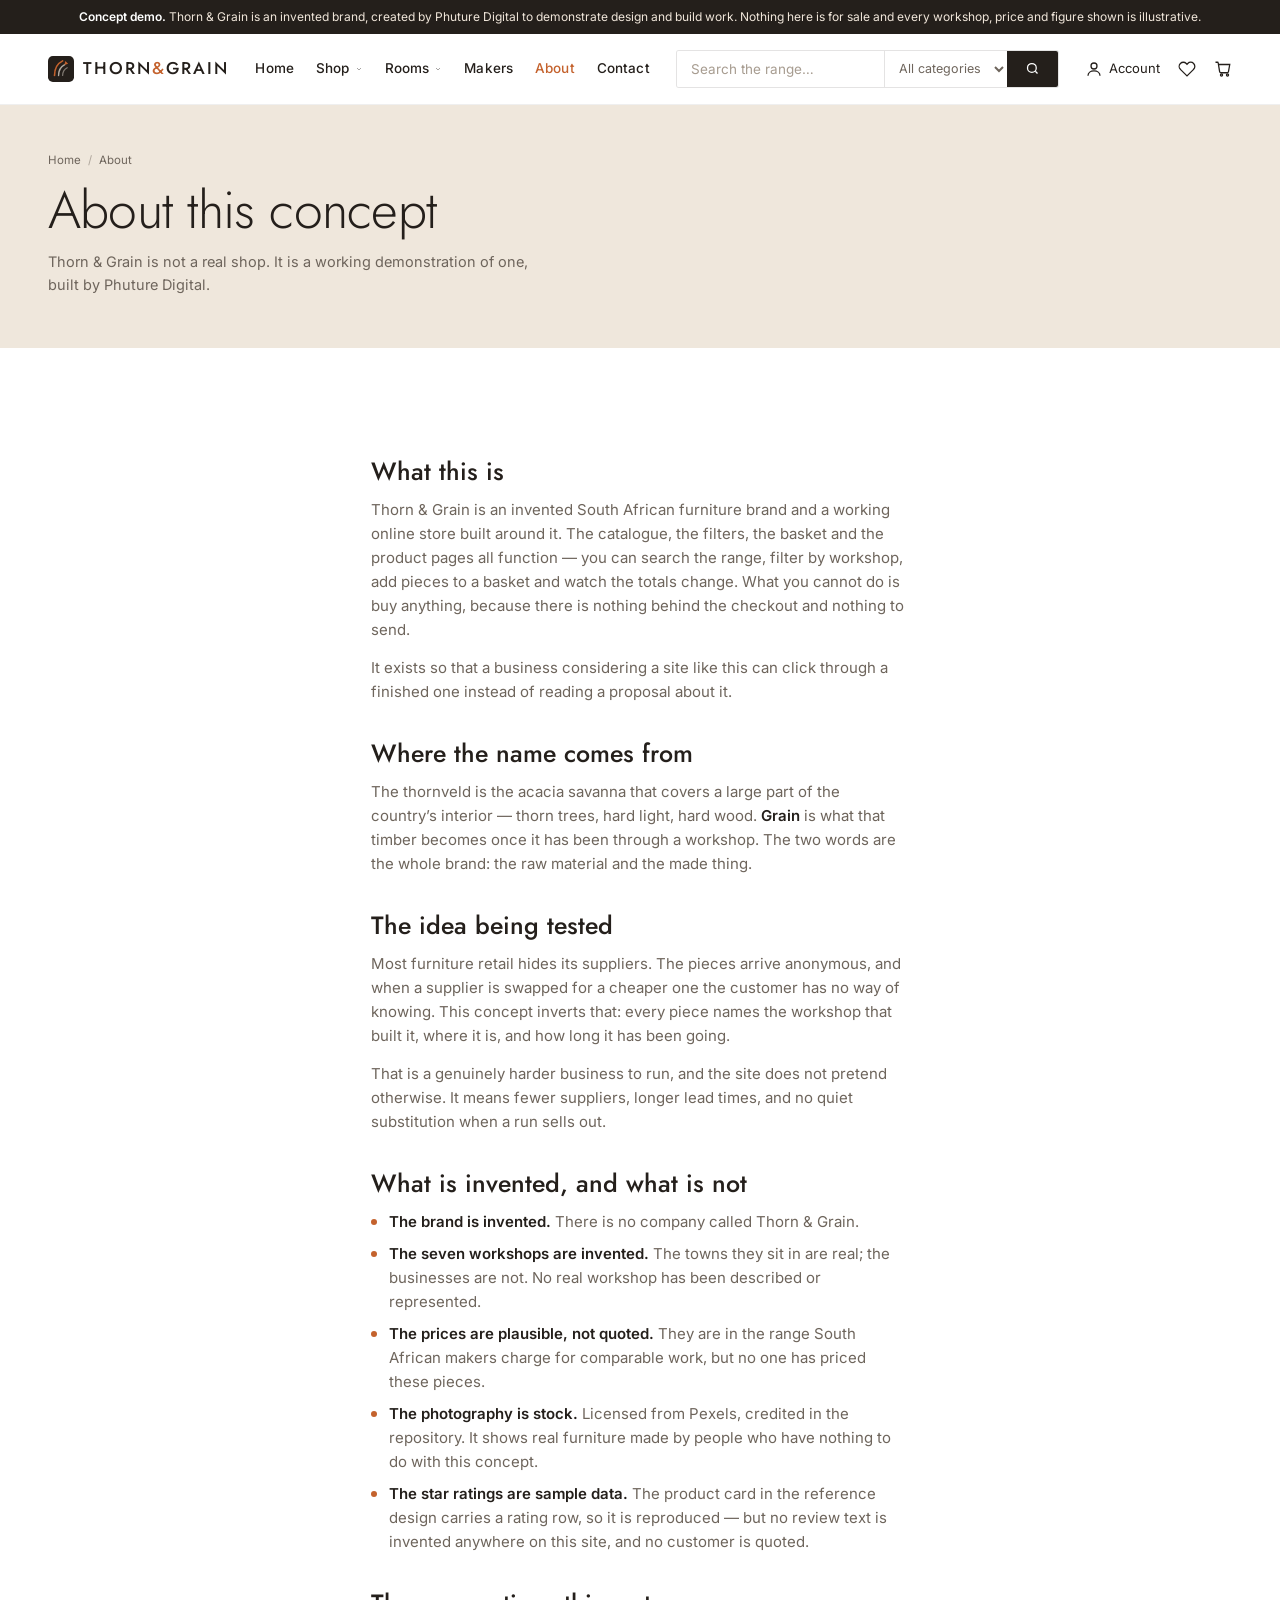
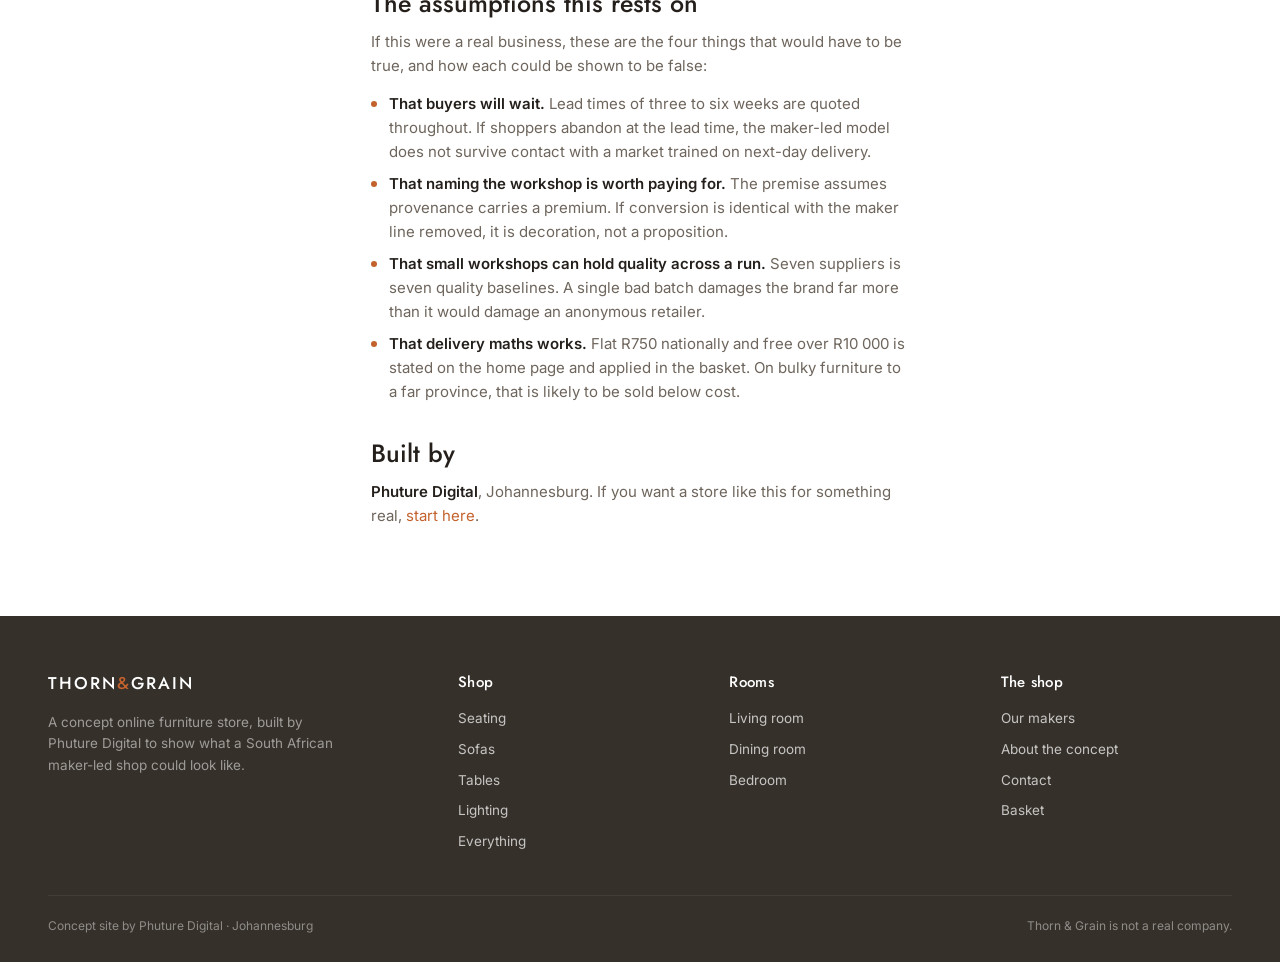
==== about.html @ a9572a4c "Thorn & Grain — concept online furniture store An invented South African furniture brand and a worki" ====
<!DOCTYPE html>
<html lang="en-ZA">
<head>
<meta charset="UTF-8" />
<meta name="viewport" content="width=device-width, initial-scale=1.0" />
<title>About this concept · Thorn &amp; Grain · Concept store by Phuture Digital</title>
<meta name="description" content="What Thorn &amp; Grain is, what it is not, and the assumptions the concept rests on." />
<meta name="robots" content="noindex, nofollow" />
<meta property="og:type" content="website" />
<meta property="og:title" content="About this concept · Thorn &amp; Grain · Concept store by Phuture Digital" />
<meta property="og:description" content="What Thorn &amp; Grain is, what it is not, and the assumptions the concept rests on." />
<meta property="og:site_name" content="Thorn &amp; Grain (concept)" />
<meta property="og:locale" content="en_ZA" />
<link rel="stylesheet" href="styles.css" />
<link rel="icon" href="data:image/svg+xml,<svg xmlns='http://www.w3.org/2000/svg' viewBox='0 0 32 32'><rect width='32' height='32' rx='6' fill='%23241F1B'/><path d='M8 24C8 15 12 9 18 6' stroke='%23C4622D' stroke-width='2.4' fill='none' stroke-linecap='round'/><path d='M21.4 6.2l3.4 3.4-4.8 1.4z' fill='%23C4622D'/></svg>" />
</head>
<body>

<div class="concept-banner">
  <strong>Concept demo.</strong> Thorn &amp; Grain is an invented brand, created by Phuture Digital to demonstrate design and build work. Nothing here is for sale and every workshop, price and figure shown is illustrative.
</div>

<header class="head">
  <div class="head-inner">
    <a class="brand" href="/" aria-label="Thorn and Grain — home">
      <svg class="brand-mark" viewBox="0 0 32 32" fill="none" aria-hidden="true">
        <rect width="32" height="32" rx="6" fill="#241F1B"/>
        <path d="M8 24C8 15 12 9 18 6" stroke="#C4622D" stroke-width="2" stroke-linecap="round"/>
        <path d="M13 24c0-6.6 3-11 7.6-13.4" stroke="#EFE7DC" stroke-width="1.7" stroke-linecap="round" opacity=".7"/>
        <path d="M18 24c0-4.6 2.2-7.8 5.6-9.6" stroke="#EFE7DC" stroke-width="1.5" stroke-linecap="round" opacity=".45"/>
        <path d="M21.4 6.2l3.4 3.4-4.8 1.4z" fill="#C4622D"/>
      </svg>
      <span class="brand-word">Thorn<span>&amp;</span>Grain</span>
    </a>

    <button class="burger" type="button" data-burger aria-expanded="false" aria-label="Menu">
      <svg viewBox="0 0 24 24" fill="none" stroke="currentColor" stroke-width="1.8" aria-hidden="true"><path d="M3 6h18M3 12h18M3 18h18"/></svg>
    </button>

    <ul class="nav" data-nav>
      <li>
        <a href="/">Home</a>
      </li>
      <li>
        <a href="shop">Shop
          <svg class="caret" viewBox="0 0 24 24" fill="none" stroke="currentColor" stroke-width="2.4" aria-hidden="true"><path d="M6 9l6 6 6-6"/></svg>
        </a>
        <ul class="sub">
          <li><a href="shop?cat=seating">Seating</a></li>
          <li><a href="shop?cat=sofas">Sofas</a></li>
          <li><a href="shop?cat=tables">Tables</a></li>
          <li><a href="shop?cat=storage">Storage</a></li>
          <li><a href="shop?cat=lighting">Lighting</a></li>
          <li><a href="shop?cat=textiles">Textiles</a></li>
          <li><a href="shop?cat=beds">Beds</a></li>
        </ul>
      </li>
      <li>
        <a href="rooms">Rooms
          <svg class="caret" viewBox="0 0 24 24" fill="none" stroke="currentColor" stroke-width="2.4" aria-hidden="true"><path d="M6 9l6 6 6-6"/></svg>
        </a>
        <ul class="sub">
          <li><a href="rooms?room=living">Living room</a></li>
          <li><a href="rooms?room=dining">Dining room</a></li>
          <li><a href="rooms?room=bedroom">Bedroom</a></li>
        </ul>
      </li>
      <li>
        <a href="makers">Makers</a>
      </li>
      <li>
        <a class="active" href="about">About</a>
      </li>
      <li>
        <a href="contact">Contact</a>
      </li>
    </ul>

    <form class="search" data-search role="search">
      <label class="sr-only" for="q">Search the range</label>
      <input id="q" type="search" placeholder="Search the range&hellip;" autocomplete="off" />
      <label class="sr-only" for="qcat">Category</label>
      <select id="qcat">
        <option value="">All categories</option>
        <option value="seating">Seating</option>
        <option value="sofas">Sofas</option>
        <option value="tables">Tables</option>
        <option value="storage">Storage</option>
        <option value="lighting">Lighting</option>
        <option value="textiles">Textiles</option>
        <option value="beds">Beds</option>
      </select>
      <button type="submit" aria-label="Search">
        <svg viewBox="0 0 24 24" fill="none" stroke="currentColor" stroke-width="2" aria-hidden="true"><circle cx="11" cy="11" r="7"/><path d="M20 20l-3.5-3.5"/></svg>
      </button>
    </form>

    <div class="tools">
      <a href="contact"><svg viewBox="0 0 24 24" fill="none" stroke="currentColor" stroke-width="1.7" aria-hidden="true"><circle cx="12" cy="8" r="4"/><path d="M4 21c0-4 3.6-6.5 8-6.5s8 2.5 8 6.5"/></svg><span class="label">Account</span></a>
      <a href="shop" aria-label="Saved list"><svg viewBox="0 0 24 24" fill="none" stroke="currentColor" stroke-width="1.7" aria-hidden="true"><path d="M20.8 4.6a5.5 5.5 0 0 0-7.8 0L12 5.7l-1-1.1a5.5 5.5 0 0 0-7.8 7.8l1 1.1L12 21.2l7.8-7.7 1-1.1a5.5 5.5 0 0 0 0-7.8z"/></svg><span class="count" data-wish-count hidden>0</span></a>
      <a href="cart" aria-label="Basket"><svg viewBox="0 0 24 24" fill="none" stroke="currentColor" stroke-width="1.7" aria-hidden="true"><path d="M6 6h15l-1.7 9.4a2 2 0 0 1-2 1.6H9.5a2 2 0 0 1-2-1.6L5.6 3.9A1 1 0 0 0 4.6 3H2"/><circle cx="10" cy="20" r="1.4"/><circle cx="18" cy="20" r="1.4"/></svg><span class="count" data-cart-count hidden>0</span></a>
    </div>
  </div>
</header>

<main>

<section class="page-head">
  <div class="wrap">
    <nav class="crumb" aria-label="Breadcrumb"><a href="/">Home</a><span class="sep">/</span>About</nav>
    <h1>About this concept</h1>
    <p>Thorn &amp; Grain is not a real shop. It is a working demonstration of one, built by Phuture Digital.</p>
  </div>
</section>

<section class="band">
  <div class="wrap prose">
    <h2>What this is</h2>
    <p>Thorn &amp; Grain is an invented South African furniture brand and a working online store built around it. The catalogue, the filters, the basket and the product pages all function &mdash; you can search the range, filter by workshop, add pieces to a basket and watch the totals change. What you cannot do is buy anything, because there is nothing behind the checkout and nothing to send.</p>
    <p>It exists so that a business considering a site like this can click through a finished one instead of reading a proposal about it.</p>

    <h2>Where the name comes from</h2>
    <p>The thornveld is the acacia savanna that covers a large part of the country&rsquo;s interior &mdash; thorn trees, hard light, hard wood. <strong>Grain</strong> is what that timber becomes once it has been through a workshop. The two words are the whole brand: the raw material and the made thing.</p>

    <h2>The idea being tested</h2>
    <p>Most furniture retail hides its suppliers. The pieces arrive anonymous, and when a supplier is swapped for a cheaper one the customer has no way of knowing. This concept inverts that: every piece names the workshop that built it, where it is, and how long it has been going.</p>
    <p>That is a genuinely harder business to run, and the site does not pretend otherwise. It means fewer suppliers, longer lead times, and no quiet substitution when a run sells out.</p>

    <h2>What is invented, and what is not</h2>
    <ul>
      <li><strong>The brand is invented.</strong> There is no company called Thorn &amp; Grain.</li>
      <li><strong>The seven workshops are invented.</strong> The towns they sit in are real; the businesses are not. No real workshop has been described or represented.</li>
      <li><strong>The prices are plausible, not quoted.</strong> They are in the range South African makers charge for comparable work, but no one has priced these pieces.</li>
      <li><strong>The photography is stock.</strong> Licensed from Pexels, credited in the repository. It shows real furniture made by people who have nothing to do with this concept.</li>
      <li><strong>The star ratings are sample data.</strong> The product card in the reference design carries a rating row, so it is reproduced &mdash; but no review text is invented anywhere on this site, and no customer is quoted.</li>
    </ul>

    <h2>The assumptions this rests on</h2>
    <p>If this were a real business, these are the four things that would have to be true, and how each could be shown to be false:</p>
    <ul>
      <li><strong>That buyers will wait.</strong> Lead times of three to six weeks are quoted throughout. If shoppers abandon at the lead time, the maker-led model does not survive contact with a market trained on next-day delivery.</li>
      <li><strong>That naming the workshop is worth paying for.</strong> The premise assumes provenance carries a premium. If conversion is identical with the maker line removed, it is decoration, not a proposition.</li>
      <li><strong>That small workshops can hold quality across a run.</strong> Seven suppliers is seven quality baselines. A single bad batch damages the brand far more than it would damage an anonymous retailer.</li>
      <li><strong>That delivery maths works.</strong> Flat R750 nationally and free over R10 000 is stated on the home page and applied in the basket. On bulky furniture to a far province, that is likely to be sold below cost.</li>
    </ul>

    <h2>Built by</h2>
    <p><strong>Phuture Digital</strong>, Johannesburg. If you want a store like this for something real, <a href="contact" style="color:var(--ochre)">start here</a>.</p>
  </div>
</section>
</main>

<footer>
  <div class="wrap">
    <div class="foot-grid">
      <div>
        <span class="brand-word">Thorn<span style="color:var(--ochre)">&amp;</span>Grain</span>
        <p class="foot-blurb">A concept online furniture store, built by Phuture Digital to show what a South African maker-led shop could look like.</p>
      </div>
      <div>
        <h4>Shop</h4>
        <ul>
          <li><a href="shop?cat=seating">Seating</a></li>
          <li><a href="shop?cat=sofas">Sofas</a></li>
          <li><a href="shop?cat=tables">Tables</a></li>
          <li><a href="shop?cat=lighting">Lighting</a></li>
          <li><a href="shop">Everything</a></li>
        </ul>
      </div>
      <div>
        <h4>Rooms</h4>
        <ul>
          <li><a href="rooms?room=living">Living room</a></li>
          <li><a href="rooms?room=dining">Dining room</a></li>
          <li><a href="rooms?room=bedroom">Bedroom</a></li>
        </ul>
      </div>
      <div>
        <h4>The shop</h4>
        <ul>
          <li><a href="makers">Our makers</a></li>
          <li><a href="about">About the concept</a></li>
          <li><a href="contact">Contact</a></li>
          <li><a href="cart">Basket</a></li>
        </ul>
      </div>
    </div>
    <div class="foot-bottom">
      <span>Concept site by Phuture Digital &middot; Johannesburg</span>
      <span>Thorn &amp; Grain is not a real company.</span>
    </div>
  </div>
</footer>

<script src="catalogue.js"></script>
<script src="site.js"></script>
</body>
</html>
---- styles.css ----
/* ============================================================
   THORN & GRAIN — design system
   Concept store by Phuture Digital. Zero build: this file plus
   flat HTML is the whole front end.

   The layout deliberately reproduces a well-known furniture
   store template (hero with a ghost numeral, category tiles,
   inset-framed room banners, badge + countdown product cards).
   What is NOT reproduced is its palette: that template runs
   periwinkle and a generic e-commerce orange. This runs warm
   sand and burnt ochre, so the structure reads as a South
   African furniture house rather than a reskin.
   ============================================================ */
@import url('https://fonts.googleapis.com/css2?family=Jost:wght@300;400;500;600&family=Inter:wght@400;500;600&display=swap');

:root {
  /* Ground */
  --paper: #FFFFFF;
  --sand: #EFE7DC;          /* hero wash — replaces the template's periwinkle */
  --sand-2: #F7F2EA;
  --tile: #F1ECE4;          /* product tile ground */
  --peach: #F6DFCB;         /* the hero circle */

  /* Ink */
  --ink: #241F1B;
  --ink-2: #35302A;
  --muted: #6E655C;
  --line: rgba(36, 31, 27, .12);
  --line-2: rgba(36, 31, 27, .07);

  /* Accent */
  --ochre: #C4622D;
  --ochre-soft: #E08A50;
  --sale: #B3402A;
  --leaf: #47543F;          /* thornveld foliage — used sparingly */

  --radius: 3px;
  --wrap: 1240px;
}

* { box-sizing: border-box; margin: 0; padding: 0; }

html, body {
  background: var(--paper);
  color: var(--ink);
  font-family: 'Inter', system-ui, sans-serif;
  font-size: 15px;
  line-height: 1.6;
  -webkit-font-smoothing: antialiased;
}

body.no-scroll { overflow: hidden; }

a { color: inherit; text-decoration: none; }
button { font-family: inherit; cursor: pointer; border: none; background: none; color: inherit; }
input, select, textarea { font-family: inherit; font-size: inherit; color: inherit; }
img, svg { max-width: 100%; display: block; }
ul { list-style: none; }

.display { font-family: 'Jost', system-ui, sans-serif; font-weight: 400; letter-spacing: -.01em; }
.wrap { max-width: var(--wrap); margin: 0 auto; padding: 0 28px; width: 100%; }
.sr-only {
  position: absolute; width: 1px; height: 1px; padding: 0; margin: -1px;
  overflow: hidden; clip: rect(0 0 0 0); white-space: nowrap; border: 0;
}
:focus-visible { outline: 2px solid var(--ochre); outline-offset: 2px; }

/* ============ CONCEPT BANNER ============ */
.concept-banner {
  background: var(--ink); color: #F0E6DA;
  font-size: 12px; line-height: 1.5; text-align: center;
  padding: 8px 20px;
}
.concept-banner strong { color: #fff; font-weight: 600; }

/* ============ HEADER ============ */
.head { background: var(--paper); border-bottom: 1px solid var(--line-2); }
/* Flex, not grid. A fixed three-column grid could not hold brand + nav + search
   + tools without the fourth child wrapping to a second row, and the two
   layouts (desktop row vs phone two-row with a burger) need different orders
   rather than different column counts. */
.head-inner {
  display: flex; align-items: center; flex-wrap: wrap; gap: 14px 26px;
  padding: 14px 28px; max-width: var(--wrap); margin: 0 auto;
}
.head-inner > * { flex: none; }
.search { flex: 1 1 240px; }

.brand { display: inline-flex; align-items: center; gap: 9px; }
.brand-mark { width: 26px; height: 26px; flex: none; }
.brand-word {
  font-family: 'Jost', sans-serif; font-weight: 500;
  font-size: 17px; letter-spacing: .12em; text-transform: uppercase;
  white-space: nowrap;
}
.brand-word span { color: var(--ochre); }

/* --- primary nav --- */
.nav { display: flex; align-items: center; gap: 22px; }
.nav > li { position: relative; }
.nav a {
  font-size: 13.5px; font-weight: 500; letter-spacing: .01em;
  padding: 10px 0; display: inline-flex; align-items: center; gap: 5px;
  transition: color .15s;
}
.nav a:hover, .nav a.active { color: var(--ochre); }
.nav .caret { width: 8px; height: 8px; opacity: .5; }

/* Dropdowns are CSS-only: the template shows carets on most nav items, and a
   caret that opens nothing is a broken promise. Kept to hover + focus-within so
   there is no JS dependency for basic navigation. */
.nav .sub {
  position: absolute; top: 100%; left: -14px; z-index: 60;
  background: var(--paper); border: 1px solid var(--line);
  min-width: 186px; padding: 8px 0; border-radius: var(--radius);
  box-shadow: 0 16px 40px rgba(36, 31, 27, .12);
  opacity: 0; visibility: hidden; transform: translateY(4px);
  transition: opacity .16s, transform .16s, visibility .16s;
}
.nav > li:hover .sub, .nav > li:focus-within .sub {
  opacity: 1; visibility: visible; transform: translateY(0);
}
.nav .sub a { display: block; padding: 7px 16px; font-weight: 400; font-size: 13.5px; }
.nav .sub a:hover { background: var(--sand-2); color: var(--ochre); }

/* --- search --- */
.search {
  display: grid; grid-template-columns: 1fr auto auto;
  border: 1px solid var(--line); border-radius: var(--radius);
  overflow: hidden; background: var(--paper); max-width: 470px; width: 100%;
}
.search input { border: none; outline: none; padding: 10px 14px; font-size: 13.5px; min-width: 0; }
.search input::placeholder { color: #A79C90; }
.search select {
  border: none; border-left: 1px solid var(--line); outline: none;
  padding: 0 10px; font-size: 12.5px; color: var(--muted);
  background: var(--paper); cursor: pointer;
}
.search button {
  background: var(--ink); color: #fff; padding: 0 18px;
  display: grid; place-items: center; transition: background .15s;
}
.search button:hover { background: var(--ochre); }
.search button svg { width: 15px; height: 15px; }

/* --- utility icons --- */
.tools { display: flex; align-items: center; gap: 18px; }
.tools a { display: inline-flex; align-items: center; gap: 6px; font-size: 13px; position: relative; }
.tools a:hover { color: var(--ochre); }
.tools svg { width: 18px; height: 18px; }
.count {
  position: absolute; top: -6px; right: -9px; min-width: 16px; height: 16px;
  background: var(--ochre); color: #fff; border-radius: 999px;
  font-size: 10px; font-weight: 600; line-height: 16px; text-align: center;
  padding: 0 4px; font-family: 'Inter', sans-serif;
}
.tools .label { display: none; }
@media (min-width: 1100px) { .tools .label { display: inline; } }

.burger { display: none; }

/* ============ HERO ============ */
.hero { background: var(--sand); position: relative; overflow: hidden; }
.hero-inner {
  max-width: var(--wrap); margin: 0 auto; padding: 0 28px;
  display: grid; grid-template-columns: 1fr 1.15fr; align-items: center;
  min-height: 520px; position: relative;
}

/* The oversized ghost numeral. Sits behind everything, clipped by the band —
   in the reference it runs off the bottom edge, which is what makes the hero
   feel like a slide rather than a section. */
.hero-num {
  position: absolute; left: 50%; transform: translateX(-50%); bottom: -66px; z-index: 0;
  width: 100%; max-width: var(--wrap); padding: 0 22px;
  font-family: 'Jost', sans-serif; font-weight: 300; font-size: 260px;
  line-height: .8; color: #fff; opacity: .62; letter-spacing: -.02em;
  pointer-events: none; user-select: none;
}

.hero-copy { position: relative; z-index: 2; padding: 64px 0; }
.hero-kicker {
  border-left: 2px solid var(--ink); padding-left: 12px;
  font-size: 12px; line-height: 1.35; color: var(--ink); margin-bottom: 28px;
}
.hero-eyebrow {
  font-size: 10.5px; letter-spacing: .22em; text-transform: uppercase;
  color: var(--muted); font-weight: 600; margin-bottom: 10px;
}
.hero-eyebrow::after {
  content: ''; display: block; width: 34px; height: 2px;
  background: var(--ink); margin-top: 10px;
}
.hero h1 {
  font-family: 'Jost', sans-serif; font-weight: 300;
  font-size: clamp(42px, 5.6vw, 76px); line-height: 1.04;
  letter-spacing: -.015em; margin-bottom: 14px;
}
.hero h1 strong { font-weight: 500; }
.hero-lede { color: var(--muted); font-size: 14.5px; max-width: 40ch; margin-bottom: 26px; }

/* --- hero art ---
   The reference floats cut-out products on a peach disc. These are photographs
   with their own grounds, not transparent cut-outs, so the disc becomes the
   CROP instead of a backdrop: the product is a circle, and a second peach disc
   sits behind it, offset. Same composition, no cut-outs required. */
.hero-art { position: relative; z-index: 1; height: 100%; display: grid; place-items: center; padding: 46px 0; }
.hero-art::before {
  content: ''; position: absolute; z-index: 0;
  width: min(400px, 80%); aspect-ratio: 1; border-radius: 50%;
  background: var(--peach); top: 12%; left: 56%; transform: translateX(-50%);
}
.hero-stage { position: relative; z-index: 1; width: 100%; display: grid; place-items: center; }
.hero-piece {
  width: min(390px, 74%); aspect-ratio: 1; height: auto;
  object-fit: cover; border-radius: 50%;
}
/* The small companion disc — the reference's potted plant beside the table.
   The sand ring separates it from the product behind it. */
.hero-plant {
  position: absolute; left: 2%; bottom: 0; z-index: 2;
  width: min(148px, 30%); aspect-ratio: 1; height: auto;
  object-fit: cover; border-radius: 50%;
  border: 7px solid var(--sand);
}

/* slide mechanics — only one slide is in flow at a time */
.hero-slide { display: none; }
.hero-slide.is-on { display: block; }
.hero-dots {
  position: absolute; bottom: 26px; left: 50%; transform: translateX(-50%);
  z-index: 3; display: flex; gap: 9px;
}
.hero-dots button {
  width: 8px; height: 8px; border-radius: 50%; padding: 0;
  background: rgba(36, 31, 27, .26); transition: background .18s, transform .18s;
}
.hero-dots button[aria-current='true'] { background: var(--ink); transform: scale(1.25); }

/* ============ BUTTONS ============ */
.btn {
  display: inline-flex; align-items: center; gap: 9px;
  background: var(--ochre); color: #fff; border-radius: var(--radius);
  padding: 12px 24px; font-size: 13px; font-weight: 600;
  letter-spacing: .04em; transition: background .16s, transform .16s;
}
.btn:hover { background: var(--ink); color: #fff; }
.btn svg { width: 14px; height: 14px; }
.btn-ghost {
  background: none; color: var(--ink); border: 1px solid var(--line);
}
.btn-ghost:hover { background: var(--ink); border-color: var(--ink); color: #fff; }
.btn-dark { background: var(--ink); }
.btn-dark:hover { background: var(--ochre); }
.btn-block { width: 100%; justify-content: center; }
.btn[disabled] { opacity: .45; pointer-events: none; }

.link-more {
  display: inline-flex; align-items: center; gap: 7px;
  font-size: 11px; letter-spacing: .16em; text-transform: uppercase;
  font-weight: 600; border-bottom: 1px solid var(--ink); padding-bottom: 4px;
}
.link-more:hover { color: var(--ochre); border-color: var(--ochre); }

/* ============ SECTIONS ============ */
section.band { padding: 74px 0; }
.band-tight { padding: 52px 0; }
.band-sand { background: var(--sand-2); }

.sec-title {
  font-family: 'Jost', sans-serif; font-weight: 500;
  font-size: clamp(26px, 3vw, 34px); line-height: 1.12; letter-spacing: -.01em;
}
.sec-rule { width: 46px; height: 3px; background: var(--ochre); margin-top: 14px; }
.sec-head {
  display: flex; align-items: flex-end; justify-content: space-between;
  gap: 22px; flex-wrap: wrap; margin-bottom: 30px;
}
.sec-note { color: var(--muted); font-size: 14px; max-width: 48ch; margin-top: 12px; }

/* ============ CATEGORY BAND ============ */
.cats { display: grid; grid-template-columns: 260px 1fr; gap: 34px; align-items: start; }
.cats-aside .sec-title { margin-bottom: 0; }
.cats-count { display: flex; align-items: center; gap: 12px; margin: 30px 0 26px; }
.cats-count svg { width: 34px; height: 34px; color: var(--ink); flex: none; }
.cats-count b { font-family: 'Jost', sans-serif; font-size: 19px; font-weight: 500; display: block; }
.cats-count span { font-size: 12.5px; color: var(--muted); }

.cat-grid { display: grid; grid-template-columns: repeat(3, 1fr); gap: 16px; }
.cat-card {
  background: var(--tile); border-radius: var(--radius); overflow: hidden;
  display: flex; flex-direction: column; transition: background .18s;
}
.cat-card:hover { background: #E9E2D8; }
.cat-card img { width: 100%; height: auto; aspect-ratio: 5 / 4; object-fit: cover; }
.cat-card .cap {
  padding: 15px 12px 18px; text-align: center; font-size: 13.5px; font-weight: 500;
}
.cat-card:hover .cap { color: var(--ochre); }

/* ============ ROOM PROMO BANNERS ============ */
.promos { display: grid; grid-template-columns: 1fr 1fr; gap: 18px; }
.promo {
  position: relative; overflow: hidden; border-radius: var(--radius);
  display: grid; place-items: center; min-height: 330px; isolation: isolate;
}
/* Positive layering only: image 0, scrim 1, text 2. A negative z-index child
   behind an isolated parent renders black once a transform is involved. */
.promo img {
  position: absolute; inset: 0; z-index: 0;
  width: 100%; height: 100%; object-fit: cover;
  transition: transform .5s ease;
}
/* The scrim has to clear WHITE text over a bright window, not just over an
   average of the photo — the living-room frame is backlit and the lighter
   gradient left the kicker barely legible. */
.promo::after {
  content: ''; position: absolute; inset: 0; z-index: 1;
  background: linear-gradient(180deg, rgba(36,31,27,.42), rgba(36,31,27,.62));
}
.promo:hover img { transform: scale(1.04); }
.promo-body {
  position: relative; z-index: 2; text-align: center; color: #fff;
  padding: 44px 26px; width: 100%;
  /* the inset hairline frame, straight from the reference */
  outline: 1px solid rgba(255, 255, 255, .55); outline-offset: -26px;
}
.promo-kicker {
  font-size: 10.5px; letter-spacing: .2em; text-transform: uppercase;
  font-weight: 600; margin-bottom: 10px; opacity: .92;
}
.promo h3 {
  font-family: 'Jost', sans-serif; font-weight: 300;
  font-size: clamp(28px, 3.4vw, 40px); line-height: 1.08; margin-bottom: 18px;
}

/* ============ PRODUCT GRID ============ */
.tabs { display: flex; gap: 26px; flex-wrap: wrap; }
.tabs button {
  font-size: 11px; letter-spacing: .15em; text-transform: uppercase;
  font-weight: 600; color: var(--muted); padding-bottom: 6px;
  border-bottom: 2px solid transparent; transition: color .15s, border-color .15s;
}
.tabs button[aria-selected='true'] { color: var(--ink); border-color: var(--ink); }
.tabs button:hover { color: var(--ochre); }

.grid {
  display: grid; grid-template-columns: repeat(auto-fill, minmax(228px, 1fr)); gap: 18px;
}
.card { display: flex; flex-direction: column; }
.card-media {
  position: relative; background: var(--tile); border-radius: var(--radius);
  overflow: hidden; margin-bottom: 13px;
}
.card-media > a { display: block; }
.card-media img {
  width: 100%; height: auto; aspect-ratio: 1; object-fit: cover;
  transition: transform .45s ease;
}
.card:hover .card-media img { transform: scale(1.045); }

.badges { position: absolute; top: 10px; left: 10px; z-index: 2; display: flex; flex-direction: column; gap: 6px; align-items: flex-start; }
.badges-right { left: auto; right: 10px; align-items: flex-end; }
.badge {
  font-size: 10px; font-weight: 700; letter-spacing: .06em; text-transform: uppercase;
  padding: 4px 8px; border-radius: 2px; color: #fff; background: var(--ochre);
}
.badge-sale { background: var(--sale); }
.badge-new { background: var(--leaf); }

/* wishlist / quick actions revealed on hover, keyboard-reachable always */
.card-acts {
  position: absolute; right: 10px; bottom: 10px; z-index: 2;
  display: flex; flex-direction: column; gap: 7px;
  opacity: 0; transform: translateX(6px); transition: opacity .2s, transform .2s;
}
.card:hover .card-acts, .card-acts:focus-within { opacity: 1; transform: none; }
.card-acts button {
  width: 34px; height: 34px; display: grid; place-items: center;
  background: var(--paper); border-radius: 50%; color: var(--ink);
  box-shadow: 0 3px 12px rgba(36, 31, 27, .16); transition: background .15s, color .15s;
}
.card-acts button:hover { background: var(--ink); color: #fff; }
.card-acts button[aria-pressed='true'] { background: var(--ochre); color: #fff; }
.card-acts svg { width: 15px; height: 15px; }

/* the countdown strip that sits over the foot of the image */
.timer {
  position: absolute; left: 10px; right: 10px; bottom: 10px; z-index: 2;
  background: var(--paper); border: 1px solid var(--ochre); border-radius: 2px;
  font-size: 11px; font-weight: 600; text-align: center; padding: 6px 4px;
  font-variant-numeric: tabular-nums; letter-spacing: .02em;
}
.timer .lab { color: var(--muted); font-weight: 500; }
.timer.is-done { border-color: var(--line); color: var(--muted); }

.stars { display: inline-flex; align-items: center; gap: 2px; }
.stars svg { width: 12px; height: 12px; color: #D9A441; }
.stars svg.off { color: var(--line); }
.card-rate { display: flex; align-items: center; gap: 7px; font-size: 11.5px; color: var(--muted); margin-bottom: 5px; }
.card-name { font-size: 14px; font-weight: 500; line-height: 1.35; margin-bottom: 5px; }
.card-name a:hover { color: var(--ochre); }
.card-maker { font-size: 11.5px; color: var(--muted); margin-bottom: 7px; }
.price { display: flex; align-items: baseline; gap: 8px; font-size: 14px; }
.price .was { color: var(--muted); text-decoration: line-through; font-size: 12.5px; }
.price .now { color: var(--ochre); font-weight: 600; }

/* ============ TRUST STRIP ============ */
.trust { display: grid; grid-template-columns: repeat(4, 1fr); gap: 26px; }
.trust-cell { display: flex; gap: 13px; align-items: flex-start; }
.trust-cell svg { width: 26px; height: 26px; color: var(--ochre); flex: none; margin-top: 2px; }
.trust-cell b { display: block; font-size: 13.5px; font-weight: 600; margin-bottom: 3px; }
.trust-cell span { font-size: 12.5px; color: var(--muted); line-height: 1.5; }

/* ============ MAKERS ============ */
.makers { display: grid; grid-template-columns: 1.05fr 1fr; gap: 46px; align-items: center; }
.makers-art { display: grid; grid-template-columns: 1fr 1fr; gap: 12px; }
.makers-art img { width: 100%; height: auto; border-radius: var(--radius); object-fit: cover; }
.makers-art img:first-child { grid-row: span 2; aspect-ratio: 3 / 4; }
.makers-art img + img { aspect-ratio: 3 / 2; }
.maker-list { margin-top: 26px; display: grid; gap: 2px; }
.maker-row {
  display: flex; justify-content: space-between; gap: 16px;
  padding: 13px 0; border-top: 1px solid var(--line-2); font-size: 13.5px;
}
.maker-row span { color: var(--muted); font-size: 12.5px; text-align: right; }

/* ============ PAGE HEADER (interior pages) ============ */
.page-head { background: var(--sand); padding: 46px 0 52px; }
.crumb { font-size: 11.5px; color: var(--muted); margin-bottom: 14px; }
.crumb a:hover { color: var(--ochre); }
.crumb .sep { margin: 0 7px; opacity: .5; }
.page-head h1 {
  font-family: 'Jost', sans-serif; font-weight: 300;
  font-size: clamp(32px, 4.4vw, 52px); line-height: 1.06; letter-spacing: -.015em;
}
.page-head p { color: var(--muted); max-width: 56ch; margin-top: 12px; font-size: 14.5px; }

/* ============ SHOP LAYOUT ============ */
.shop { display: grid; grid-template-columns: 232px 1fr; gap: 38px; align-items: start; }
.filter-group { border-bottom: 1px solid var(--line-2); padding-bottom: 20px; margin-bottom: 20px; }
.filter-group:last-child { border-bottom: none; }
.filter-group h3 {
  font-size: 11px; letter-spacing: .15em; text-transform: uppercase;
  font-weight: 600; margin-bottom: 13px;
}
.check { display: flex; align-items: center; gap: 9px; padding: 5px 0; font-size: 13.5px; cursor: pointer; }
.check input { width: 15px; height: 15px; accent-color: var(--ochre); cursor: pointer; }
.check .n { margin-left: auto; color: var(--muted); font-size: 12px; }
.shop-bar {
  display: flex; align-items: center; justify-content: space-between;
  gap: 16px; flex-wrap: wrap; padding-bottom: 16px; margin-bottom: 22px;
  border-bottom: 1px solid var(--line-2);
}
.shop-bar .n { font-size: 13px; color: var(--muted); }
.shop-bar select { border: 1px solid var(--line); border-radius: var(--radius); padding: 8px 11px; font-size: 13px; background: var(--paper); }
.empty { padding: 60px 20px; text-align: center; color: var(--muted); }
.empty b { display: block; color: var(--ink); font-size: 16px; margin-bottom: 6px; font-family: 'Jost', sans-serif; }

/* ============ PRODUCT DETAIL ============ */
.pdp { display: grid; grid-template-columns: 1.05fr 1fr; gap: 48px; align-items: start; }
.pdp-media { background: var(--tile); border-radius: var(--radius); overflow: hidden; }
.pdp-media img { width: 100%; height: auto; aspect-ratio: 1; object-fit: cover; }
.pdp h1 { font-family: 'Jost', sans-serif; font-weight: 400; font-size: clamp(27px, 3.2vw, 38px); line-height: 1.1; margin: 8px 0 10px; }
.pdp-price { display: flex; align-items: baseline; gap: 11px; margin: 16px 0 6px; font-size: 24px; font-family: 'Jost', sans-serif; }
.pdp-price .now { color: var(--ochre); font-weight: 500; }
.pdp-price .was { font-size: 16px; color: var(--muted); text-decoration: line-through; }
.pdp-vat { font-size: 12px; color: var(--muted); }
.pdp-desc { margin: 20px 0; color: var(--muted); font-size: 14.5px; }
.spec { border-top: 1px solid var(--line-2); margin-top: 22px; }
.spec div { display: flex; justify-content: space-between; gap: 18px; padding: 11px 0; border-bottom: 1px solid var(--line-2); font-size: 13.5px; }
.spec dt { color: var(--muted); }
.qty { display: inline-flex; align-items: center; border: 1px solid var(--line); border-radius: var(--radius); }
.qty button { width: 40px; height: 44px; font-size: 17px; color: var(--muted); }
.qty button:hover { color: var(--ochre); }
.qty input { width: 46px; height: 44px; text-align: center; border: none; outline: none; font-weight: 600; }
.pdp-buy { display: flex; gap: 11px; flex-wrap: wrap; margin: 22px 0 8px; }

/* ============ CART ============ */
.cart-grid { display: grid; grid-template-columns: 1fr 330px; gap: 40px; align-items: start; }
.cart-row {
  display: grid; grid-template-columns: 88px 1fr auto auto;
  gap: 16px; align-items: center; padding: 16px 0; border-bottom: 1px solid var(--line-2);
}
.cart-row img { width: 88px; height: auto; aspect-ratio: 1; object-fit: cover; background: var(--tile); border-radius: var(--radius); }
.cart-row .nm { font-size: 14px; font-weight: 500; }
.cart-row .mk { font-size: 12px; color: var(--muted); }
.cart-row .rm { font-size: 12px; color: var(--muted); text-decoration: underline; }
.cart-row .rm:hover { color: var(--sale); }
.sum { background: var(--sand-2); border-radius: var(--radius); padding: 24px; position: sticky; top: 20px; }
.sum h2 { font-family: 'Jost', sans-serif; font-size: 19px; font-weight: 500; margin-bottom: 16px; }
.sum-row { display: flex; justify-content: space-between; gap: 14px; padding: 8px 0; font-size: 13.5px; }
.sum-row.total { border-top: 1px solid var(--line); margin-top: 10px; padding-top: 14px; font-size: 17px; font-weight: 600; font-family: 'Jost', sans-serif; }
.sum small { display: block; color: var(--muted); font-size: 11.5px; line-height: 1.5; margin-top: 14px; }

/* ============ FORMS ============ */
.field { margin-bottom: 16px; }
.field label { display: block; font-size: 12px; font-weight: 600; letter-spacing: .04em; margin-bottom: 6px; }
.field input, .field textarea, .field select {
  width: 100%; border: 1px solid var(--line); border-radius: var(--radius);
  padding: 11px 13px; font-size: 14px; background: var(--paper); outline: none;
}
.field input:focus, .field textarea:focus { border-color: var(--ochre); }
.field textarea { min-height: 128px; resize: vertical; }
.note {
  background: var(--sand-2); border-left: 3px solid var(--ochre);
  padding: 14px 16px; font-size: 13px; color: var(--muted); border-radius: 0 var(--radius) var(--radius) 0;
}
.note b { color: var(--ink); }

/* ============ PROSE ============ */
.prose { max-width: 66ch; }
.prose h2 { font-family: 'Jost', sans-serif; font-weight: 500; font-size: 25px; margin: 34px 0 12px; line-height: 1.2; }
.prose h3 { font-family: 'Jost', sans-serif; font-weight: 500; font-size: 18px; margin: 24px 0 8px; }
.prose p { margin-bottom: 14px; color: var(--muted); }
.prose li { margin-bottom: 8px; color: var(--muted); padding-left: 18px; position: relative; }
.prose li::before { content: ''; position: absolute; left: 0; top: 9px; width: 6px; height: 6px; background: var(--ochre); border-radius: 50%; }
.prose strong { color: var(--ink); font-weight: 600; }

/* ============ NEWSLETTER ============ */
.news { background: var(--ink); color: #EFE7DC; border-radius: var(--radius); padding: 44px; display: grid; grid-template-columns: 1fr 1fr; gap: 34px; align-items: center; }
.news h2 { font-family: 'Jost', sans-serif; font-weight: 400; font-size: clamp(24px, 2.8vw, 32px); color: #fff; line-height: 1.14; }
.news p { font-size: 13.5px; opacity: .78; margin-top: 10px; }
.news form { display: flex; gap: 10px; flex-wrap: wrap; }
.news input {
  flex: 1; min-width: 190px; border: 1px solid rgba(255,255,255,.22);
  background: rgba(255,255,255,.06); color: #fff; border-radius: var(--radius);
  padding: 12px 14px; outline: none;
}
.news input::placeholder { color: rgba(255,255,255,.45); }
.news input:focus { border-color: var(--ochre-soft); }

/* ============ FOOTER ============ */
footer { background: var(--ink-2); color: rgba(255,255,255,.72); padding: 54px 0 26px; font-size: 13.5px; margin-top: 0; }
.foot-grid { display: grid; grid-template-columns: 1.6fr 1fr 1fr 1fr; gap: 40px; }
footer h4 { font-family: 'Jost', sans-serif; color: #fff; font-size: 15px; font-weight: 500; margin-bottom: 14px; letter-spacing: .02em; }
footer li { margin-bottom: 9px; }
footer a:hover { color: var(--ochre-soft); }
footer .brand-word { color: #fff; }
.foot-blurb { margin: 14px 0 0; opacity: .72; max-width: 34ch; line-height: 1.6; }
.foot-bottom {
  border-top: 1px solid rgba(255,255,255,.1); margin-top: 34px; padding-top: 20px;
  display: flex; justify-content: space-between; gap: 16px; flex-wrap: wrap;
  font-size: 12px; opacity: .62;
}

/* ============ TOAST ============ */
.toast {
  position: fixed; left: 50%; bottom: 26px; transform: translate(-50%, 20px);
  background: var(--ink); color: #fff; padding: 12px 20px; border-radius: var(--radius);
  font-size: 13.5px; z-index: 200; box-shadow: 0 12px 34px rgba(36,31,27,.28);
  opacity: 0; pointer-events: none; transition: opacity .22s, transform .22s;
}
.toast.is-on { opacity: 1; transform: translate(-50%, 0); }

/* ============ RESPONSIVE ============ */
@media (max-width: 1080px) {
  /* Row 1: brand … tools, burger.  Row 2: full-width search.  Row 3: open nav.
     Ordering does the work so the burger stays at the far right rather than
     landing beside the wordmark. */
  .nav { display: none; }
  .tools { order: 3; margin-left: auto; }
  .burger { display: grid; place-items: center; width: 38px; height: 38px; order: 4; }
  .burger svg { width: 20px; height: 20px; }
  .search { order: 5; flex: 1 1 100%; max-width: none; }
  .nav.is-open {
    display: flex; flex-direction: column; align-items: stretch; gap: 0;
    order: 6; flex-basis: 100%; border-top: 1px solid var(--line-2); padding-top: 8px;
  }
  .nav.is-open > li { border-bottom: 1px solid var(--line-2); }
  .nav.is-open .sub {
    position: static; opacity: 1; visibility: visible; transform: none;
    border: none; box-shadow: none; padding: 0 0 8px 14px; min-width: 0;
  }
  .cats { grid-template-columns: 1fr; gap: 24px; }
  .makers { grid-template-columns: 1fr; gap: 30px; }
  .pdp, .cart-grid { grid-template-columns: 1fr; gap: 30px; }
  .shop { grid-template-columns: 1fr; gap: 24px; }
  .sum { position: static; }
}

@media (max-width: 860px) {
  .hero-inner { grid-template-columns: 1fr; min-height: 0; }
  .hero-copy { padding: 46px 0 8px; }
  .hero-art { padding: 0 0 56px; }
  .hero-num { font-size: 168px; bottom: -34px; opacity: .5; }
  .hero-dots { bottom: 14px; }
  .promos, .news { grid-template-columns: 1fr; }
  .trust { grid-template-columns: 1fr 1fr; }
  .foot-grid { grid-template-columns: 1fr 1fr; gap: 28px; }
  .cat-grid { grid-template-columns: repeat(2, 1fr); }
  .makers-art img:first-child { grid-row: auto; aspect-ratio: 3 / 2; }
}

@media (max-width: 560px) {
  .wrap, .head-inner { padding-left: 18px; padding-right: 18px; }
  section.band { padding: 48px 0; }
  .grid { grid-template-columns: repeat(2, 1fr); gap: 12px; }
  .cat-grid { grid-template-columns: repeat(2, 1fr); gap: 12px; }
  .trust { grid-template-columns: 1fr; }
  .foot-grid { grid-template-columns: 1fr; }
  .news { padding: 28px 22px; }
  .cart-row { grid-template-columns: 64px 1fr; row-gap: 10px; }
  .cart-row img { width: 64px; }
  .promo-body { outline-offset: -16px; padding: 34px 20px; }
  .tools .label { display: none; }
  .card-acts { opacity: 1; transform: none; }
}

@media (prefers-reduced-motion: reduce) {
  * { animation-duration: .001ms !important; transition-duration: .001ms !important; }
  .promo:hover img, .card:hover .card-media img { transform: none; }
}
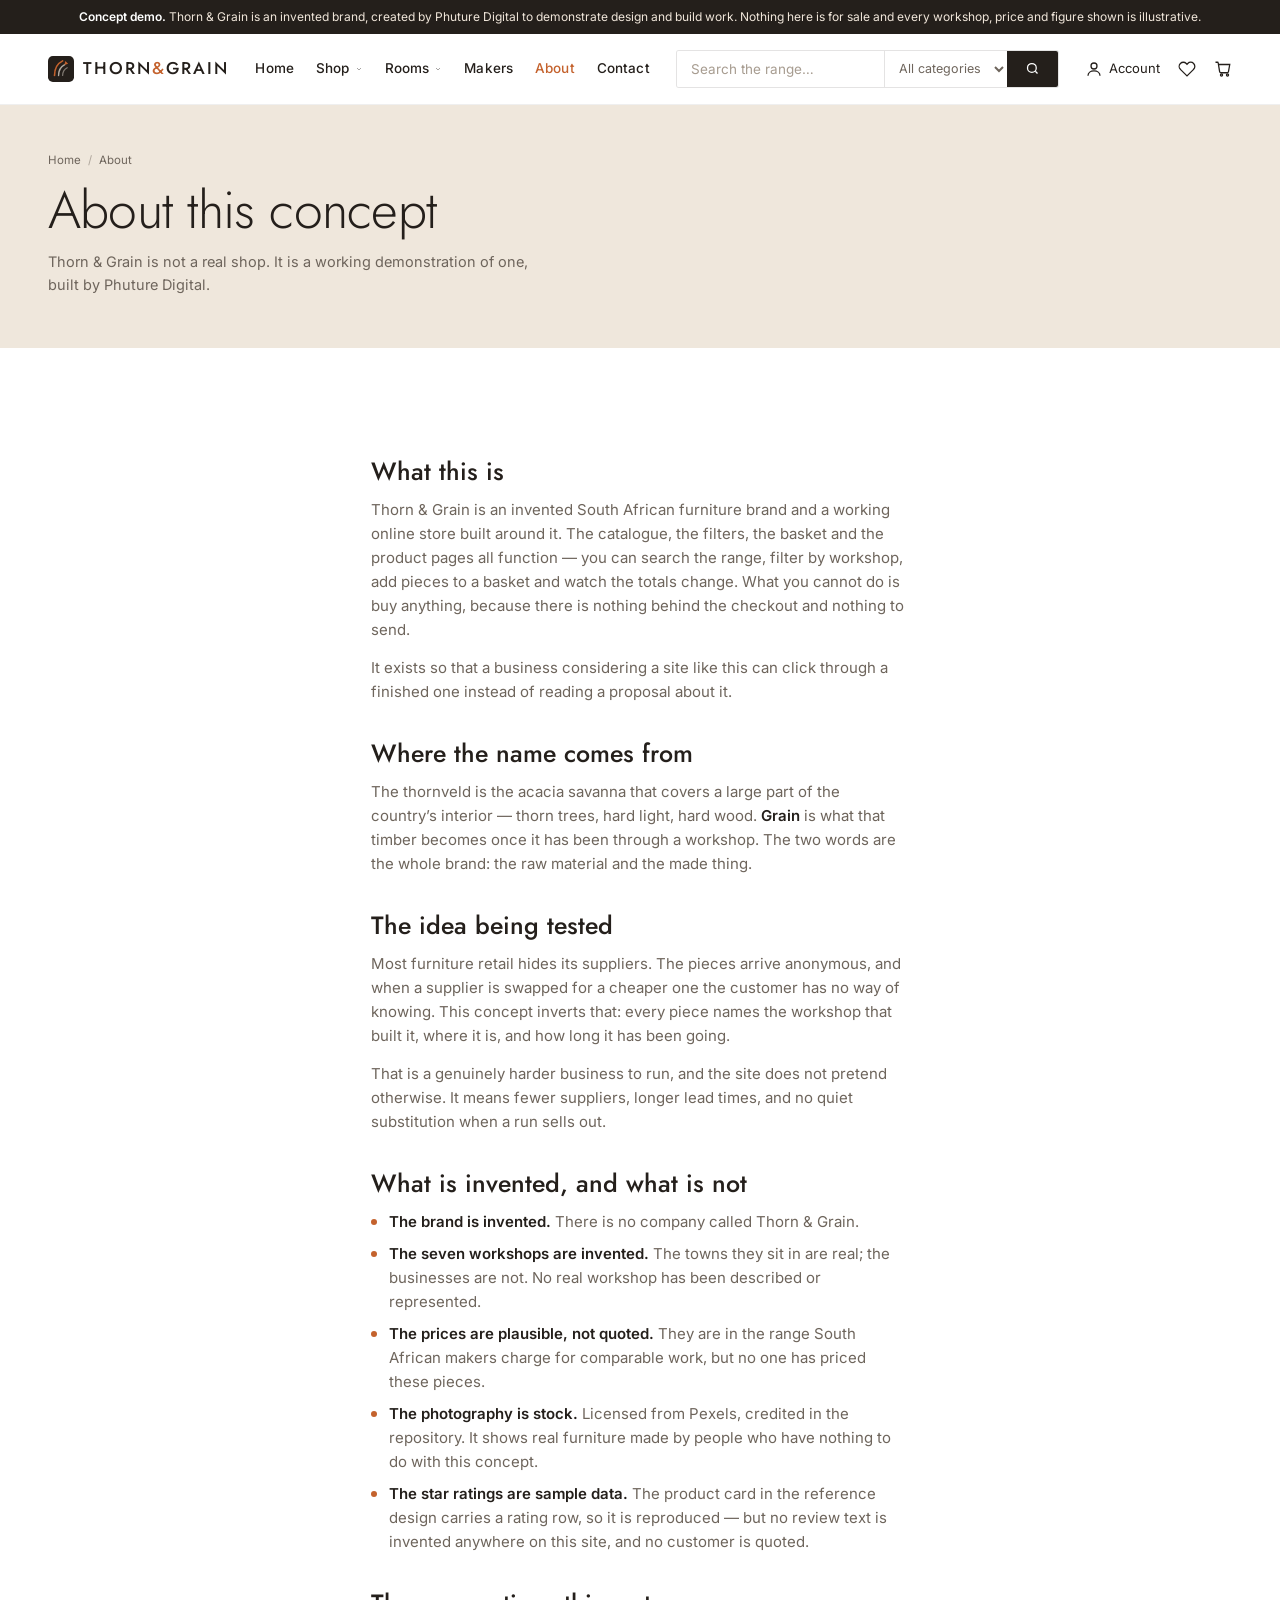
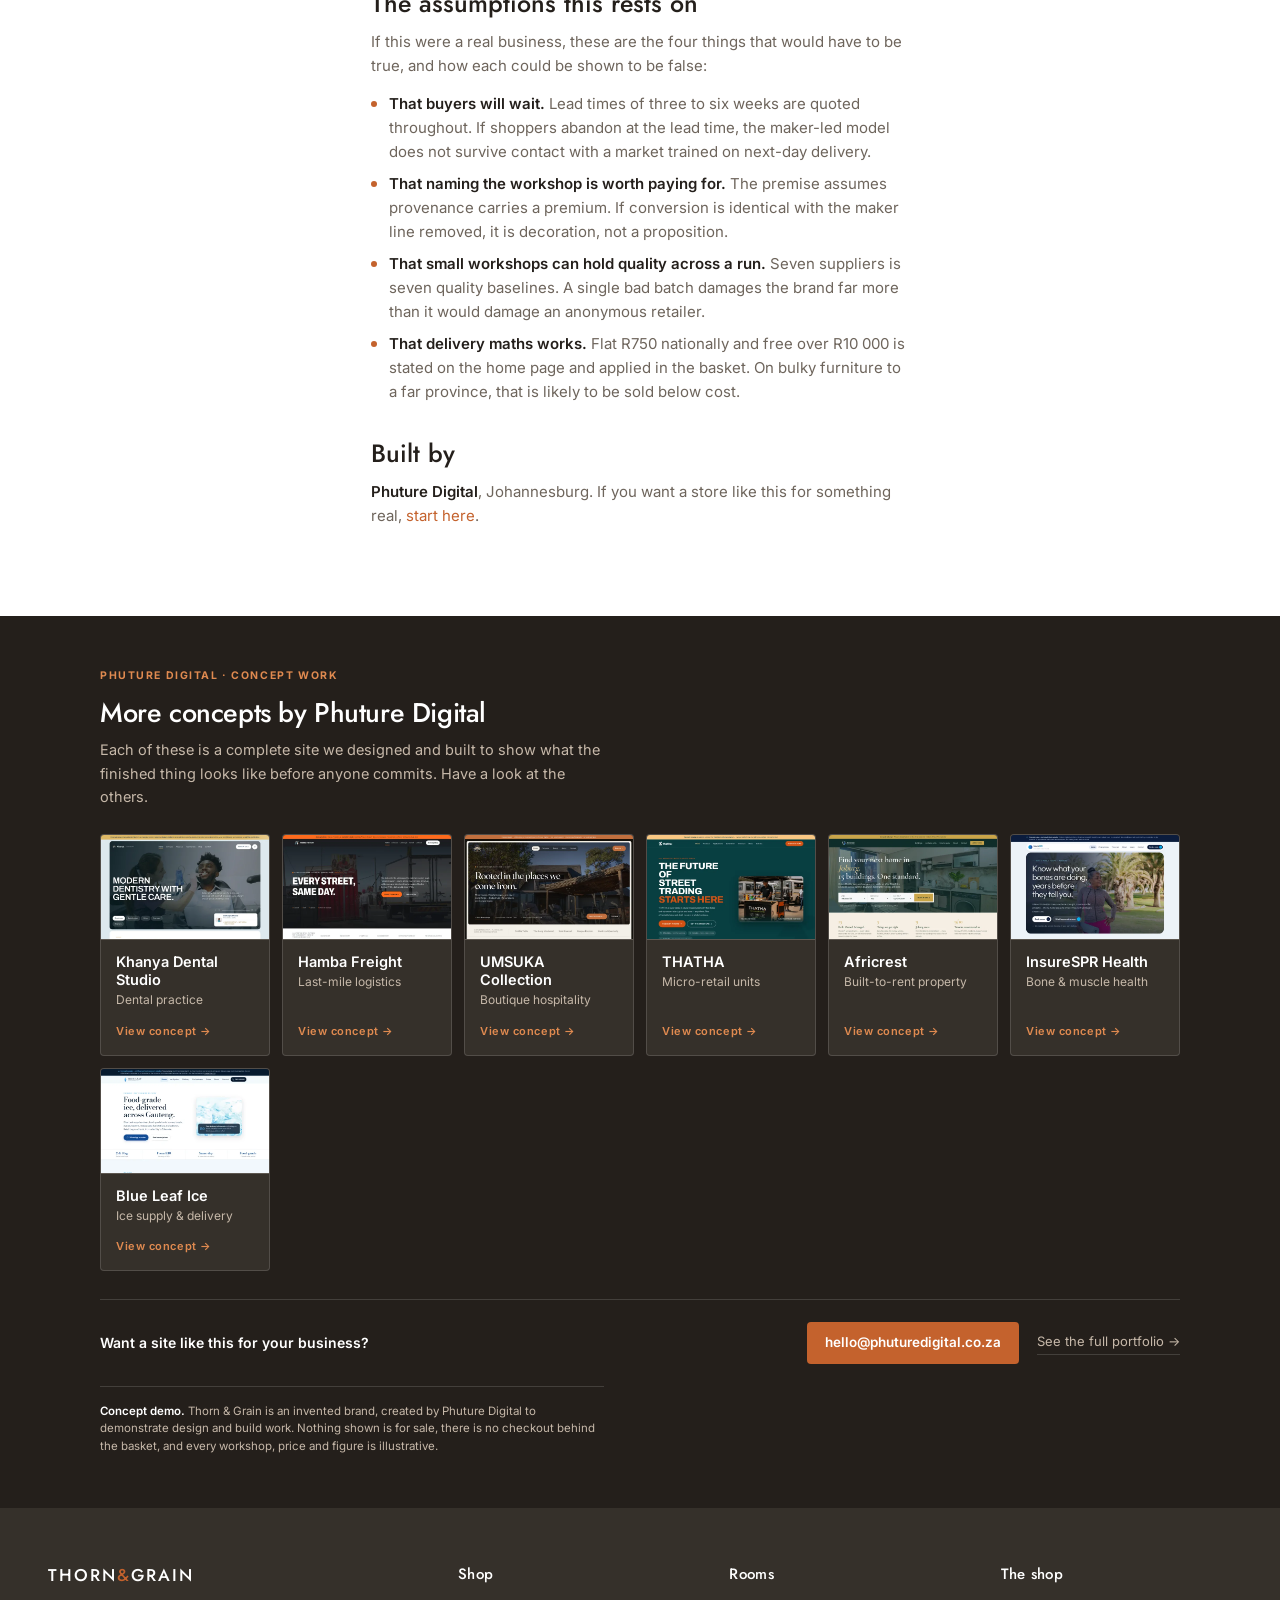
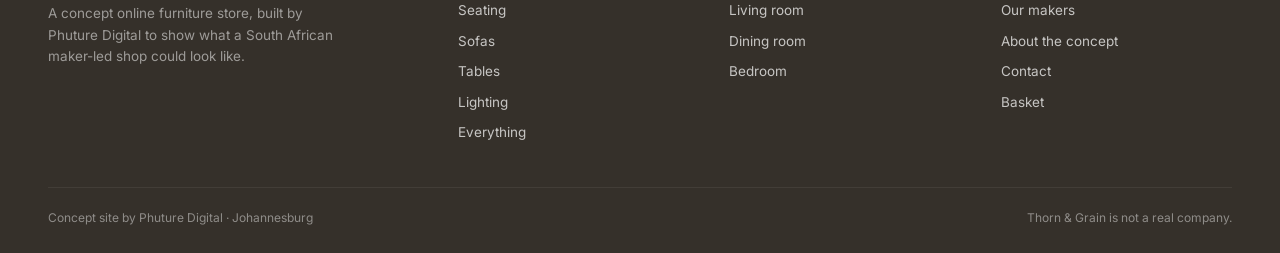
==== commit 4269dc66: "Join the Phuture Digital concept network Adds the shared "More concepts by Phuture Digital" block to" ====
--- a/about.html
+++ b/about.html
@@ -150,6 +150,100 @@
 </section>
 </main>
 
+<!-- pd-network:start -->
+<section class="pd-network" aria-labelledby="pd-network-title">
+  <div class="pd-network-inner">
+    <p class="pd-network-eyebrow">Phuture Digital &middot; Concept work</p>
+    <h2 class="pd-network-title" id="pd-network-title">More concepts by Phuture Digital</h2>
+    <p class="pd-network-lede">Each of these is a complete site we designed and built to show what the finished thing looks like before anyone commits. Have a look at the others.</p>
+    <ul class="pd-network-grid">
+        <li class="pd-network-card">
+          <a href="https://khanya-concept.phuturedigital.co.za">
+            <img class="pd-network-thumb" src="/pd-concepts/khanya.webp" alt=""
+                 width="640" height="400" loading="lazy" decoding="async">
+            <span class="pd-network-body">
+              <span class="pd-network-name">Khanya Dental Studio</span>
+              <span class="pd-network-sector">Dental practice</span>
+              <span class="pd-network-go">View concept &rarr;</span>
+            </span>
+          </a>
+        </li>
+        <li class="pd-network-card">
+          <a href="https://hamba-concept.phuturedigital.co.za">
+            <img class="pd-network-thumb" src="/pd-concepts/hamba.webp" alt=""
+                 width="640" height="400" loading="lazy" decoding="async">
+            <span class="pd-network-body">
+              <span class="pd-network-name">Hamba Freight</span>
+              <span class="pd-network-sector">Last-mile logistics</span>
+              <span class="pd-network-go">View concept &rarr;</span>
+            </span>
+          </a>
+        </li>
+        <li class="pd-network-card">
+          <a href="https://umsuka-concept.phuturedigital.co.za">
+            <img class="pd-network-thumb" src="/pd-concepts/umsuka.webp" alt=""
+                 width="640" height="400" loading="lazy" decoding="async">
+            <span class="pd-network-body">
+              <span class="pd-network-name">UMSUKA Collection</span>
+              <span class="pd-network-sector">Boutique hospitality</span>
+              <span class="pd-network-go">View concept &rarr;</span>
+            </span>
+          </a>
+        </li>
+        <li class="pd-network-card">
+          <a href="https://thatha-concept.phuturedigital.co.za">
+            <img class="pd-network-thumb" src="/pd-concepts/thatha.webp" alt=""
+                 width="640" height="400" loading="lazy" decoding="async">
+            <span class="pd-network-body">
+              <span class="pd-network-name">THATHA</span>
+              <span class="pd-network-sector">Micro-retail units</span>
+              <span class="pd-network-go">View concept &rarr;</span>
+            </span>
+          </a>
+        </li>
+        <li class="pd-network-card">
+          <a href="https://africrest-concept.phuturedigital.co.za">
+            <img class="pd-network-thumb" src="/pd-concepts/africrest.webp" alt=""
+                 width="640" height="400" loading="lazy" decoding="async">
+            <span class="pd-network-body">
+              <span class="pd-network-name">Africrest</span>
+              <span class="pd-network-sector">Built-to-rent property</span>
+              <span class="pd-network-go">View concept &rarr;</span>
+            </span>
+          </a>
+        </li>
+        <li class="pd-network-card">
+          <a href="https://insurespr-concept.phuturedigital.co.za">
+            <img class="pd-network-thumb" src="/pd-concepts/insurespr.webp" alt=""
+                 width="640" height="400" loading="lazy" decoding="async">
+            <span class="pd-network-body">
+              <span class="pd-network-name">InsureSPR Health</span>
+              <span class="pd-network-sector">Bone &amp; muscle health</span>
+              <span class="pd-network-go">View concept &rarr;</span>
+            </span>
+          </a>
+        </li>
+        <li class="pd-network-card">
+          <a href="https://blueleaf-concept.phuturedigital.co.za">
+            <img class="pd-network-thumb" src="/pd-concepts/blueleaf.webp" alt=""
+                 width="640" height="400" loading="lazy" decoding="async">
+            <span class="pd-network-body">
+              <span class="pd-network-name">Blue Leaf Ice</span>
+              <span class="pd-network-sector">Ice supply &amp; delivery</span>
+              <span class="pd-network-go">View concept &rarr;</span>
+            </span>
+          </a>
+        </li>
+    </ul>
+    <div class="pd-network-cta">
+      <p>Want a site like this for your business?</p>
+      <a class="pd-network-btn" href="mailto:hello@phuturedigital.co.za">hello@phuturedigital.co.za</a>
+      <a class="pd-network-link" href="https://www.phuturedigital.co.za/portfolio" rel="noopener">See the full portfolio &rarr;</a>
+    </div>
+    <p class="pd-network-mark"><strong>Concept demo.</strong> Thorn &amp; Grain is an invented brand, created by Phuture Digital to demonstrate design and build work. Nothing shown is for sale, there is no checkout behind the basket, and every workshop, price and figure is illustrative.</p>
+  </div>
+</section>
+<!-- pd-network:end -->
 <footer>
   <div class="wrap">
     <div class="foot-grid">
--- a/styles.css
+++ b/styles.css
@@ -611,3 +611,96 @@
   * { animation-duration: .001ms !important; transition-duration: .001ms !important; }
   .promo:hover img, .card:hover .card-media img { transform: none; }
 }
+
+/* pd-network:start */
+/* Shared cross-link block across the Phuture Digital concept sites. Same markup
+   and rhythm on every site; the palette below maps THIS site's tokens onto it.
+   Appended at the END of the file so every pd-network* class outranks the bare
+   a{} p{} ul{} resets above. Keep that ordering.
+
+   font-family: inherit (not a named face) is what makes one block of markup
+   read as native on seven different sites — each body already sets its own
+   typeface. Only the heading takes an explicit stack. */
+.pd-network {
+  background: var(--ink);
+  color: #C6B8A9;
+  font-family: inherit;
+  padding: clamp(34px, 4.4vw, 52px) clamp(20px, 3.6vw, 48px);
+}
+.pd-network-inner { max-width: 1080px; margin: 0 auto; }
+.pd-network-eyebrow {
+  font-size: 10.5px; letter-spacing: .15em; text-transform: uppercase;
+  color: var(--ochre-soft); font-weight: 700; margin: 0 0 12px;
+}
+.pd-network-title {
+  font-family: 'Jost', system-ui, sans-serif;
+  font-size: clamp(21px, 2.5vw, 27px); line-height: 1.15; letter-spacing: -.015em;
+  color: #ffffff; font-weight: 500; margin: 0 0 10px; text-wrap: balance;
+}
+.pd-network-lede {
+  font-size: 14.5px; line-height: 1.6; max-width: 56ch;
+  color: #C6B8A9; margin: 0 0 26px;
+}
+.pd-network-grid {
+  list-style: none; margin: 0 0 28px; padding: 0;
+  /* 150px min keeps them on one row on desktop (auto-fit collapses empty
+     tracks), goes 2-up on phones instead of one very long stack, and avoids
+     the awkward wrap a larger min produces around tablet width. */
+  display: grid; grid-template-columns: repeat(auto-fit, minmax(150px, 1fr)); gap: 12px;
+}
+.pd-network-card { margin: 0; }
+.pd-network-card a {
+  display: flex; flex-direction: column; height: 100%;
+  padding: 0; overflow: hidden; text-decoration: none;
+  background: var(--ink-2); border: 1px solid rgb(255 255 255 / .14); border-radius: 4px;
+  transition: border-color .18s ease, transform .18s ease, background .18s ease;
+}
+.pd-network-card a:hover,
+.pd-network-card a:focus-visible {
+  border-color: var(--ochre-soft); background: #443C34; transform: translateY(-2px);
+}
+.pd-network-card a:focus-visible { outline: 2px solid var(--ochre-soft); outline-offset: 2px; }
+/* height:auto is required, not optional: the width/height attributes on the
+   <img> become presentational hints that otherwise pin the height and defeat
+   aspect-ratio, letting object-fit crop instead of scale. */
+.pd-network-thumb {
+  display: block; width: 100%; height: auto;
+  aspect-ratio: 16 / 10; object-fit: cover; object-position: top center;
+  background: #443C34; border-bottom: 1px solid rgb(255 255 255 / .14);
+}
+.pd-network-card a:hover .pd-network-thumb { opacity: .92; }
+.pd-network-body { display: flex; flex-direction: column; gap: 3px; flex: 1; padding: 13px 15px 14px; min-width: 0; }
+.pd-network-name { color: #ffffff; font-size: 14.5px; font-weight: 600; line-height: 1.25; }
+.pd-network-sector { color: #C6B8A9; font-size: 12px; line-height: 1.4; }
+.pd-network-go {
+  color: var(--ochre-soft); font-size: 11px; letter-spacing: .05em; font-weight: 600;
+  margin-top: auto; padding-top: 11px;
+}
+.pd-network-cta {
+  display: flex; flex-wrap: wrap; align-items: center; gap: 12px 18px;
+  padding-top: 22px; border-top: 1px solid rgb(255 255 255 / .14);
+}
+.pd-network-cta p { margin: 0 auto 0 0; font-size: 14px; color: #ffffff; font-weight: 600; max-width: none; }
+.pd-network-btn {
+  background: var(--ochre); color: #ffffff; text-decoration: none;
+  padding: 10px 18px; border-radius: 4px; font-size: 13.5px; font-weight: 600;
+}
+.pd-network-btn:hover { background: var(--ochre-soft); }
+.pd-network-link {
+  color: #C6B8A9; text-decoration: none; font-size: 13px;
+  border-bottom: 1px solid rgb(255 255 255 / .14); padding-bottom: 2px;
+}
+.pd-network-link:hover { color: #ffffff; }
+.pd-network-mark {
+  margin: 22px 0 0; padding-top: 16px; border-top: 1px solid rgb(255 255 255 / .14);
+  font-size: 11.5px; line-height: 1.55; color: #C6B8A9; max-width: 72ch;
+}
+.pd-network-mark strong { color: #ffffff; font-weight: 600; }
+@media (max-width: 560px) {
+  .pd-network-cta p { margin-right: 0; width: 100%; }
+}
+@media (prefers-reduced-motion: reduce) {
+  .pd-network-card a { transition: none; }
+  .pd-network-card a:hover { transform: none; }
+}
+/* pd-network:end */
